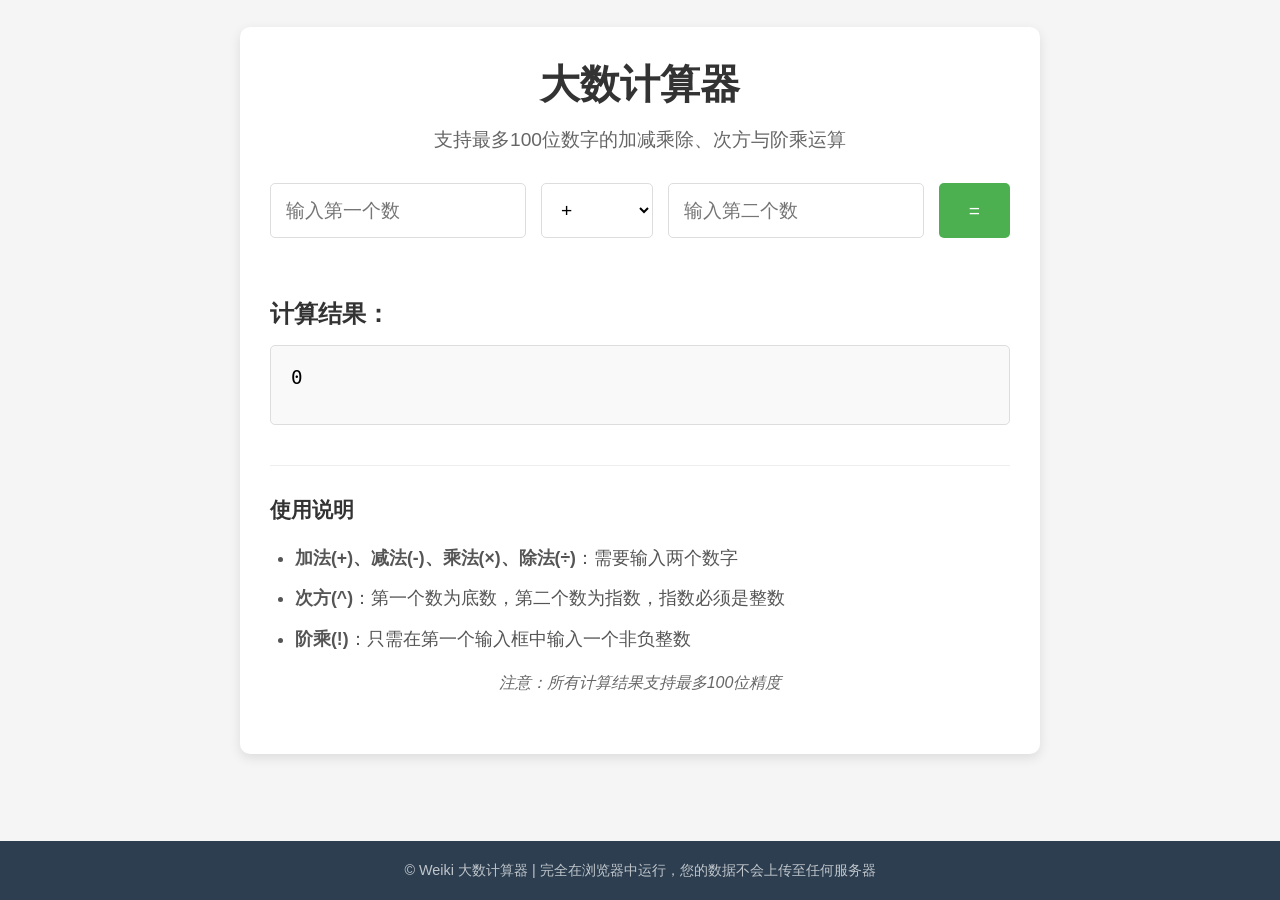
==== index.html @ 97383516 "first commit" ====
<!DOCTYPE html>
<html lang="zh-CN">
<head>
    <meta charset="UTF-8">
    <meta name="viewport" content="width=device-width, initial-scale=1.0, maximum-scale=1.0, user-scalable=no">
    <title>大数计算器</title>
    <link rel="stylesheet" href="style.css">
</head>
<body>
    <div class="calculator-container">
        <div class="calculator">
            <h1>大数计算器</h1>
            <p>支持最多100位数字的加减乘除、次方与阶乘运算</p>
            
            <div class="input-area">
                <input type="text" id="num1" placeholder="输入第一个数">
                <select id="operation">
                    <option value="add">+</option>
                    <option value="subtract">-</option>
                    <option value="multiply">×</option>
                    <option value="divide">÷</option>
                    <option value="power">^(次方)</option>
                    <option value="factorial">!(阶乘)</option>
                </select>
                <input type="text" id="num2" placeholder="输入第二个数">
                <button id="calculate">=</button>
            </div>
            
            <div class="result-area">
                <h2>计算结果：</h2>
                <div id="result" class="result">0</div>
            </div>
            
            <div class="instructions">
                <h3>使用说明</h3>
                <ul>
                    <li><strong>加法(+)、减法(-)、乘法(×)、除法(÷)</strong>：需要输入两个数字</li>
                    <li><strong>次方(^)</strong>：第一个数为底数，第二个数为指数，指数必须是整数</li>
                    <li><strong>阶乘(!)</strong>：只需在第一个输入框中输入一个非负整数</li>
                </ul>
                <p class="note">注意：所有计算结果支持最多100位精度</p>
            </div>
        </div>
    </div>
    
    <footer class="footer">
        <p>© Weiki 大数计算器 | 完全在浏览器中运行，您的数据不会上传至任何服务器</p>
    </footer>
    
    <script src="script.js"></script>
</body>
</html>
---- style.css ----
* {
    box-sizing: border-box;
    margin: 0;
    padding: 0;
}

html, body {
    font-family: Arial, sans-serif;
    background-color: #f5f5f5;
    height: 100%;
    width: 100%;
    margin: 0;
    padding: 0;
    overflow-x: hidden;
}

body {
    display: flex;
    flex-direction: column;
    min-height: 100vh;
}

.calculator-container {
    flex: 1;
    display: flex;
    justify-content: center;
    align-items: center;
    padding: 20px;
    width: 100%;
    margin-bottom: 60px;
}

.calculator {
    background-color: white;
    border-radius: 10px;
    box-shadow: 0 4px 12px rgba(0, 0, 0, 0.1);
    padding: 30px;
    width: 100%;
    max-width: 800px;
    display: flex;
    flex-direction: column;
}

h1 {
    color: #333;
    margin-bottom: 15px;
    text-align: center;
    font-size: 2.5rem;
}

p {
    color: #666;
    margin-bottom: 30px;
    text-align: center;
    font-size: 1.2rem;
}

.input-area {
    display: flex;
    flex-wrap: wrap;
    gap: 15px;
    margin-bottom: 30px;
}

input[type="text"] {
    flex: 1;
    min-width: 200px;
    padding: 15px;
    border: 1px solid #ddd;
    border-radius: 5px;
    font-size: 1.2rem;
}

select {
    padding: 15px;
    border: 1px solid #ddd;
    border-radius: 5px;
    background-color: white;
    font-size: 1.2rem;
}

button {
    padding: 15px 30px;
    background-color: #4CAF50;
    color: white;
    border: none;
    border-radius: 5px;
    cursor: pointer;
    font-size: 1.2rem;
    transition: background-color 0.3s;
}

button:hover {
    background-color: #45a049;
}

.result-area {
    margin-top: 30px;
    flex-grow: 1;
}

h2 {
    color: #333;
    margin-bottom: 15px;
    font-size: 1.5rem;
}

.result {
    padding: 20px;
    border: 1px solid #ddd;
    border-radius: 5px;
    background-color: #f9f9f9;
    min-height: 80px;
    word-break: break-all;
    font-family: monospace;
    font-size: 1.2rem;
    overflow-y: auto;
    max-height: 200px;
}

.instructions {
    margin-top: 40px;
    padding-top: 30px;
    border-top: 1px solid #eee;
}

.instructions h3 {
    color: #333;
    margin-bottom: 20px;
    font-size: 1.3rem;
}

.instructions ul {
    padding-left: 25px;
    margin-bottom: 20px;
}

.instructions li {
    margin-bottom: 12px;
    line-height: 1.6;
    color: #555;
    font-size: 1.1rem;
}

.instructions .note {
    font-style: italic;
    color: #666;
    font-size: 1rem;
    margin-top: 15px;
}

.footer {
    background-color: #2c3e50;
    color: rgba(255, 255, 255, 0.7);
    text-align: center;
    padding: 20px;
    width: 100%;
    font-size: 0.9rem;
    margin-top: auto;
}

.footer p {
    margin: 0;
    padding: 0;
    color: rgba(255, 255, 255, 0.7);
    font-size: 0.9rem;
}

@media (max-width: 768px) {
    body {
        display: block;
        overflow-y: auto;
    }
    
    .calculator-container {
        min-height: auto;
        margin-bottom: 0;
        padding-bottom: 20px;
    }
    
    .calculator {
        border-radius: 0;
        padding: 20px;
        margin-bottom: 0;
    }
    
    .input-area {
        flex-direction: column;
    }
    
    input[type="text"] {
        min-width: 100%;
    }
    
    h1 {
        font-size: 2rem;
    }
    
    .footer {
        position: static;
    }
}

@media (max-width: 500px) {
    .input-area {
        flex-direction: column;
    }
    
    input[type="text"] {
        min-width: 100%;
    }
}
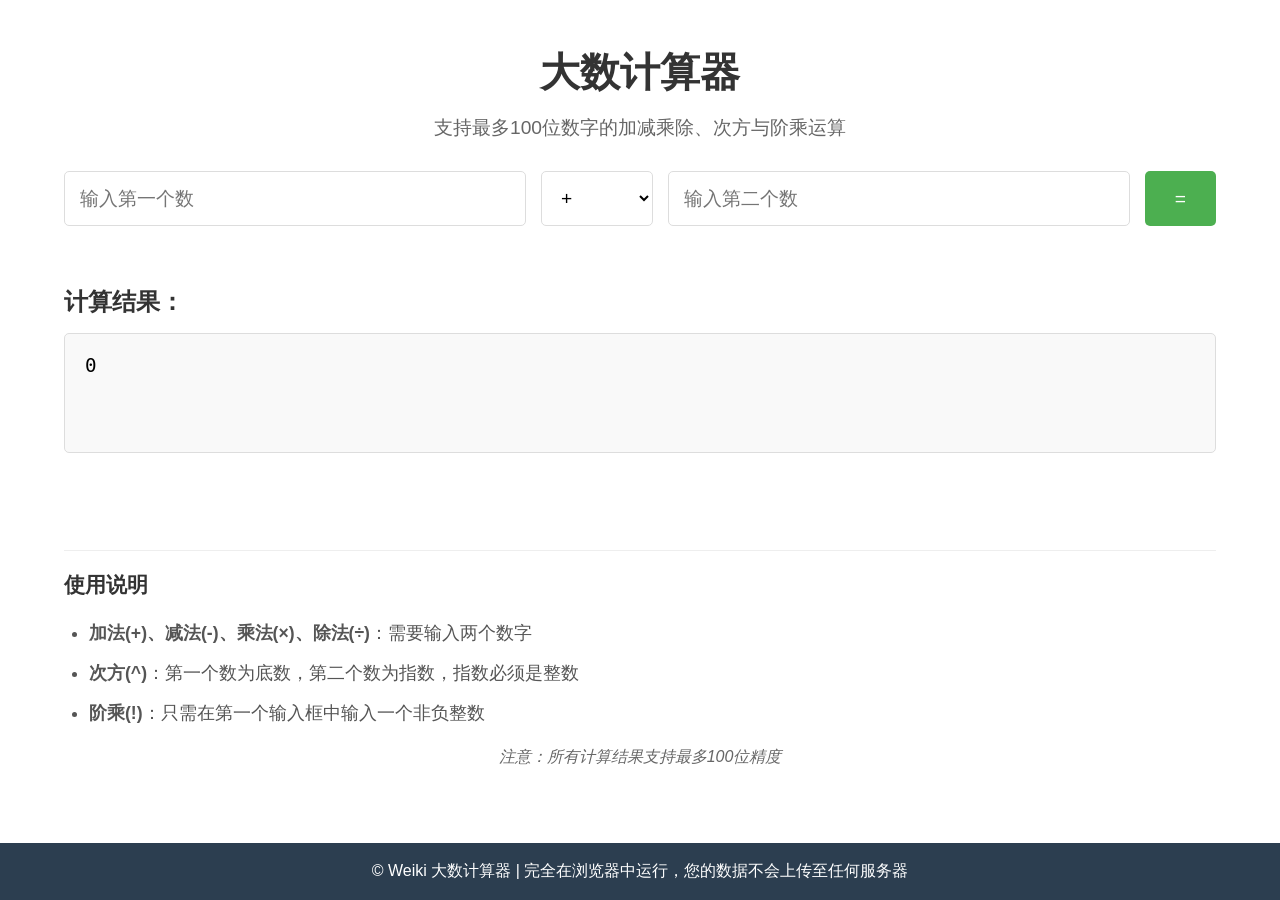
==== commit 38c930c9: "[Optimization] Optimize page" ====
--- a/index.html
+++ b/index.html
@@ -44,7 +44,9 @@
     </div>
     
     <footer class="footer">
-        <p>© Weiki 大数计算器 | 完全在浏览器中运行，您的数据不会上传至任何服务器</p>
+        <div style="max-width: 1000px; margin: 0 auto;">
+            © Weiki 大数计算器 | 完全在浏览器中运行，您的数据不会上传至任何服务器
+        </div>
     </footer>
     
     <script src="script.js"></script>
--- a/style.css
+++ b/style.css
@@ -11,7 +11,7 @@
     width: 100%;
     margin: 0;
     padding: 0;
-    overflow-x: hidden;
+    overflow: hidden;
 }
 
 body {
@@ -25,20 +25,22 @@
     display: flex;
     justify-content: center;
     align-items: center;
-    padding: 20px;
-    width: 100%;
-    margin-bottom: 60px;
+    padding: 0;
+    width: 100%;
+    margin-bottom: 0;
 }
 
 .calculator {
     background-color: white;
-    border-radius: 10px;
-    box-shadow: 0 4px 12px rgba(0, 0, 0, 0.1);
-    padding: 30px;
-    width: 100%;
-    max-width: 800px;
+    border-radius: 0;
+    box-shadow: none;
+    padding: 5vh 5vw;
+    width: 100%;
+    max-width: 100%;
+    height: 100%;
     display: flex;
     flex-direction: column;
+    justify-content: center;
 }
 
 h1 {
@@ -97,6 +99,7 @@
 .result-area {
     margin-top: 30px;
     flex-grow: 1;
+    margin-bottom: 30px;
 }
 
 h2 {
@@ -110,17 +113,17 @@
     border: 1px solid #ddd;
     border-radius: 5px;
     background-color: #f9f9f9;
-    min-height: 80px;
+    min-height: 120px;
     word-break: break-all;
     font-family: monospace;
     font-size: 1.2rem;
     overflow-y: auto;
-    max-height: 200px;
+    max-height: 300px;
 }
 
 .instructions {
-    margin-top: 40px;
-    padding-top: 30px;
+    margin-top: 20px;
+    padding-top: 20px;
     border-top: 1px solid #eee;
 }
 
@@ -150,38 +153,36 @@
 }
 
 .footer {
+    position: relative;
+    width: 100%;
     background-color: #2c3e50;
-    color: rgba(255, 255, 255, 0.7);
+    color: white;
     text-align: center;
-    padding: 20px;
-    width: 100%;
-    font-size: 0.9rem;
+    padding: 18px 0;
+    font-size: 16px;
     margin-top: auto;
-}
-
-.footer p {
-    margin: 0;
-    padding: 0;
-    color: rgba(255, 255, 255, 0.7);
-    font-size: 0.9rem;
+    left: 0;
+    box-sizing: border-box;
+    flex-shrink: 0;
 }
 
 @media (max-width: 768px) {
     body {
-        display: block;
-        overflow-y: auto;
+        display: flex;
+        overflow: hidden;
     }
     
     .calculator-container {
-        min-height: auto;
+        min-height: 100vh;
         margin-bottom: 0;
-        padding-bottom: 20px;
+        padding: 0;
     }
     
     .calculator {
         border-radius: 0;
         padding: 20px;
         margin-bottom: 0;
+        height: 100%;
     }
     
     .input-area {
@@ -197,7 +198,7 @@
     }
     
     .footer {
-        position: static;
+        position: relative;
     }
 }
 
